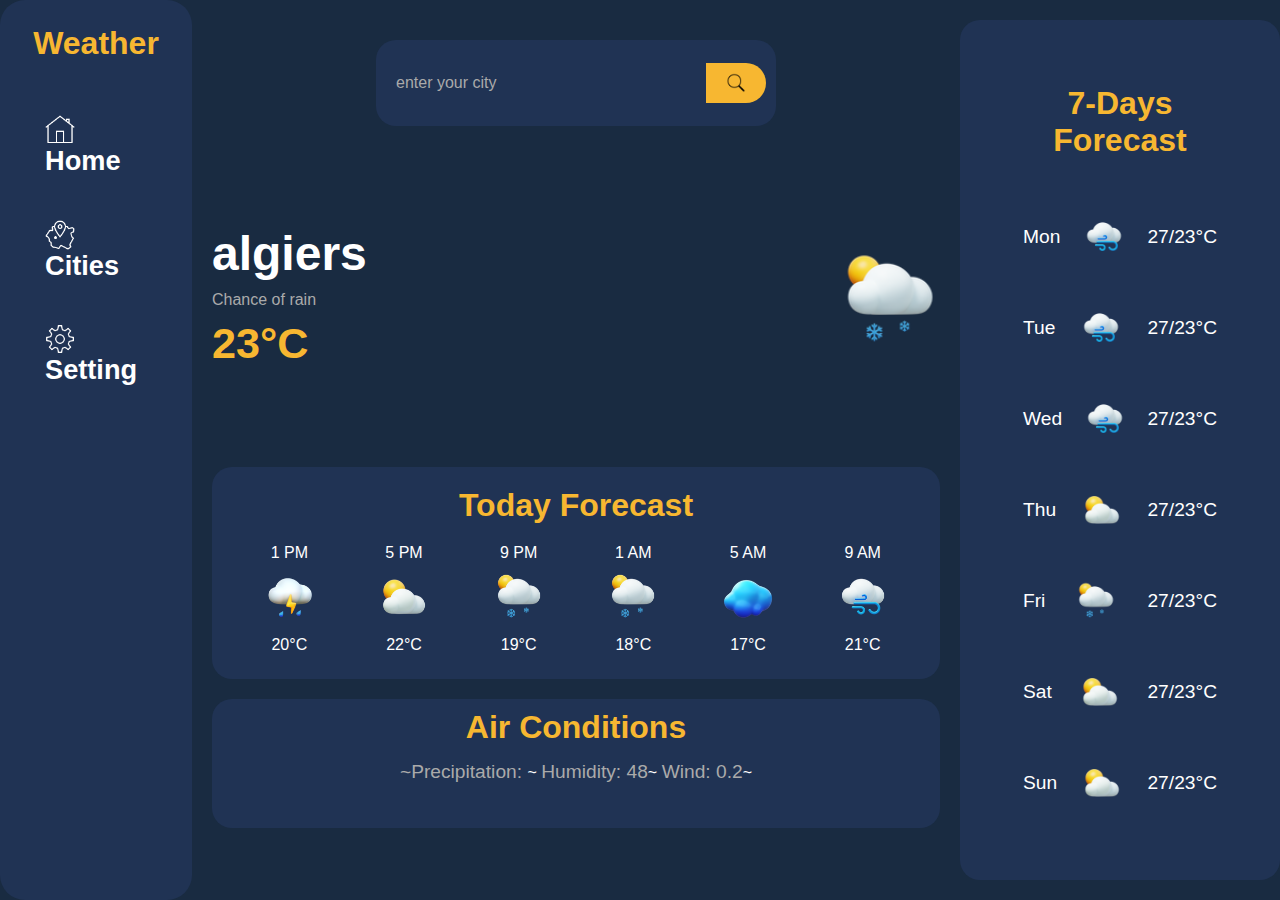
==== index.html @ 404e4871 "Initial commit" ====
<!DOCTYPE html>
<html lang="en">
<head>
    <meta charset="UTF-8">
    <meta name="viewport" content="width=device-width, initial-scale=1.0">
    <title>Weather App </title>
    <link rel="stylesheet" href="style.css">
    
</head>
<body>
    
    <div class="container">
        <!-- SIDE BAR -->
         <div class="side-bar">
            <h2> Weather </h2>
            <ul class="side">
                <li><img src="images&icons/icons8-home-50.png" alt=""><a href="home.html">Home</a></li>
                <li><img src="images&icons/icons8-country-50.png" alt=""><a href="cities.html">Cities</a></li>
                <li><img src="images&icons/icons8-setting-50.png" alt=""><a href="settings.html">Setting</a></li>
            </ul>
         </div>
         <!--MAIN-->
         <div class="main-content">
            <!-- SEARCH  BAR-->
            <div class="search-bar">
                <input id="search-city" type="text" placeholder="enter your city ">
                <button id="search-btn" >
                    <img src="images&icons/icons8-search-50.png" alt="">
                    <span class="sr-only">Search</span>
                </button>
            </div>

            <div class="error">
                <p>Invalid city name</p>
            </div>
            <div class="current-weather">
                <div>
                    <h1 class="city">algiers</h1>
                    <p>Chance of rain <p class="rain"></p></p>
                    <h2 class="temp">23°C</h2>
                </div>
                <div class="weather-icon">
                    <img src="images&icons/icons8-snowy-sunny-day-94.png" class="weather-iconn" alt="sunny">
                </div>
                
            </div>
            
            <div class="today-forecast"> 
                <h3>Today Forecast</h3>
                <div class="hourly-forecast">
                    <div class="hour">
                        <p>1 PM</p>
                        <img src="images&icons/icons8-storm-94.png" alt="">
                        <p>20°C</p> <!-- Add temperature if needed -->
                    </div>
                    <div class="hour">
                        <p>5 PM</p>
                        <img src="images&icons/icons8-partly-cloudy-day-94.png" alt="">
                        <p>22°C</p>
                    </div>
                    <div class="hour">
                        <p>9 PM</p>
                        <img src="images&icons/icons8-snowy-sunny-day-94.png" alt="">
                        <p>19°C</p>
                    </div>
                    <div class="hour">
                        <p>1 AM</p>
                        <img src="images&icons/icons8-snowy-sunny-day-94.png" alt="">
                        <p>18°C</p>
                    </div>
                    <div class="hour">
                        <p>5 AM</p>
                        <img src="images&icons/icons8-cloud-94.png" alt="">
                        <p>17°C</p>
                    </div>
                    <div class="hour">
                        <p>9 AM</p>
                        <img src="images&icons/icons8-windy-weather-94.png" alt="">
                        <p>21°C</p>
                    </div>
                </div>
            </div>
            
            <div class="air-conditions">
                <h3>Air Conditions</h3>
                <p>~Precipitation: <p class="rain"></p>~</p>
                <p>Humidity: <p class="humidity">48</p>~ </p>
                <p>Wind: <p class="wind">0.2</p>~</p>
            </div>
            
         </div><!-- Week -->
         <div class="weekly-forecast"> 
             <h3>7-Days Forecast</h3>
             <div class="day">
                 <p>Mon</p>
                 <img src="images&icons/icons8-windy-weather-94.png" alt="Sunny">
                 <p>27/23°C</p>
             </div>
             <div class="day">
                 <p>Tue</p>
                 <img src="images&icons/icons8-windy-weather-94.png" alt="Sunny">
                 <p>27/23°C</p>
             </div>
             <div class="day">
                 <p>Wed</p>
                 <img src="images&icons/icons8-windy-weather-94.png" alt="Sunny">
                 <p>27/23°C</p>
             </div>
             <div class="day">
                 <p>Thu</p>
                 <img src="images&icons/icons8-partly-cloudy-day-94.png" alt="Sunny">
                 <p>27/23°C</p>
             </div>
             <div class="day">
                 <p>Fri</p>
                 <img src="images&icons/icons8-snowy-sunny-day-94.png" alt="Sunny">
                 <p>27/23°C</p>
             </div>
             <div class="day">
                 <p>Sat</p>
                 <img src="images&icons/icons8-partly-cloudy-day-94.png" alt="Sunny">
                 <p>27/23°C</p>
             </div>
             <div class="day">
                 <p>Sun</p>
                 <img src="images&icons/icons8-partly-cloudy-day-94.png" alt="Sunny">
                 <p>27/23°C</p>
             </div>
         </div>
         
    </div>
    <script src="app.js"> </script>
</body>
</html>
---- style.css ----
*{
    margin: 0;
    padding: 0;
    box-sizing: border-box;
}
body{
    font-family: 'Arial', sans-serif;
    background: #192b41;
    color: #fff;
}
.container{
    display: flex;
    height: 100vh;
    width: 100vw;
}
.side a {
    text-decoration: none;
    color: #fff; 
    font-weight: bold;
}
.side-bar{
    width: 15%;
    background-color: #203354 ;
    padding: 25px;
    border-radius: 25px;
    border: none;
}
.side-bar h2{
    margin-bottom: 30px;
    font-size: 2rem;
    color: #f7b731;
    text-align: center;
}
.side-bar ul {
    list-style: none;
    font-size: 1.7rem;
    
}
.side-bar ul li {
    padding: 20px;
}
.side-bar ul li img {
    width: 30px; 
    height: 30px;
    margin-right: 15px; 
    vertical-align: middle;
}
.main-content{
    width: 60%;
    padding: 20px;
}
.search-bar{
    display: flex;
    align-items: center;
    background-color: #203354;
    border-radius: 25px;
    padding: 10px;
    max-width: 400px;
    margin: 20px auto;
    height: 10%;
    border-radius: 20px;
}
.search-bar input{
    flex: 1;
    background-color: transparent;
    border: none;
    color: white;
    padding: 10px;
    font-size: 1rem;
    outline: none;
    border-radius: 25px 0 0 25px;
}
.search-bar input::placeholder{
    color: #aaa;
}
#search-btn{
    background-color: #f7b731;
    border: none;
    padding: 10px 20px;
    cursor: pointer;
    border-radius: 0 25px 25px 0;
    display: flex;
    justify-content: center;
    align-items: center;
    transition: background-color 0.3s ease;
}
#search-btn:hover{
    background-color: #d89e28;
}
#search-btn img{
    width: 20px;
    height: 20px;
}
#search-btn .sr-only{
    display: none;
}

.current-weather{
    display: flex;
    justify-content: space-between;
    align-items: center;
    height: 35%;
    /*
    border-radius: 20px;
    box-shadow: 0px 4px 8px rgba(0, 0, 0, 0.2); */
    margin: 20px auto;
}
.current-weather h1{
    font-size: 3rem;
    margin-bottom: 10px;
}
.current-weather h2{
    font-size: 2.7rem;
    margin-top: 10px;
    color: #f7b731;
}
.current-weather p {
    font-size: 1rem;                  
    color: #aaa;                      
    margin-bottom: 15px;              
    display: inline;
}
.weather-icon img{
    width: 100px;
    height: auto; 
    margin-top: 10px; 
    transition: transform 0.3s;
}
.weather-icon img:hover{
    transform: scale(1.1); 
}.today-forecast {
    margin-top: 20px;                    /* Space above the forecast section */
    padding: 20px;                       /* Padding inside the forecast container */
    border-radius: 20px;                 /* Rounded corners for the container */
    background-color: #203354;           /* Background color consistent with theme */
    color: #fff;      
}

.today-forecast h3 {
    font-size: 2rem;                     /* Font size for the forecast title */
    margin-bottom: 15px;                 /* Space below the title */
    text-align: center;                  /* Center align the title */
    color: #f7b731;                      /* Accent color for the title */
}

.hourly-forecast {
    display: flex;                       /* Use flexbox for layout */
    justify-content: space-between;      /* Space between hour items */
    align-items: flex-start;             /* Align items at the start */
}

.hour {
    text-align: center;                  /* Center align content in each hour box */
    flex: 1;                             /* Make each hour box flexible */
    margin: 0 5px;                      /* Space between hour boxes */
}

.hour p {
    font-size: 1rem;                    /* Font size for the hour */
    margin: 5px 0;                      /* Space above and below the hour text */
    color: #fff;                        /* Text color for hours */
}

.hour img {
    width: 50px;                        /* Width of the weather icon */
    height: auto;                       /* Maintain aspect ratio */
    margin: 5px 0;    
    transition: transform 0.3s;                   
}
.hour img:hover{
    transform: scale(1.1); 
}
.air-conditions {
    margin-top: 20px;                     /* Space above the air conditions section */
    padding: 10px;                        /* Padding inside the air conditions container */
    border-radius: 20px;                  /* Rounded corners for the container */
    background-color: #203354;            /* Background color consistent with the theme */
    color: #fff;                          /* Text color for visibility */
    text-align: center;     
    height: 15%;              /* Center align the text */
}

.air-conditions h3 {
    font-size: 2rem;                      /* Font size for the section title */
    margin-bottom: 15px;                  /* Space below the title */
    color: #f7b731;                       /* Accent color for the title */
}

.air-conditions p {
    font-size: 1.2rem;                    /* Font size for the condition text */
    margin: 5px 0;                        /* Space above and below each condition */
    color: #aaa;                          /* Subtle color for conditions */
    display: inline;
}
.weekly-forecast { /* Corrected class name */
    width: 25%;                        /* Full width for responsiveness */
    max-width: 600px;                  /* Set maximum width for the container */
    background-color: #203354;         /* Background color consistent with the theme */
    padding: 45px;                     /* Padding inside the container */
    border-radius: 20px;               /* Rounded corners */
    margin: 20px auto;                 /* Center the forecast on the page */
}

.weekly-forecast h3 {
    font-size: 2rem;                   /* Font size for the section title */
    margin-bottom: 20px;               /* Space below the title */
    color: #f7b731;                    /* Accent color for the title */
    text-align: center;   
    padding: 20px;
}

.day {
    display: flex;                     /* Use flexbox for layout */
    justify-content: space-between;    /* Space between day and temperature */
    align-items: center;               /* Center align items vertically */
    margin-bottom: 15px;              
    padding: 18px;
}

.day p {
    font-size: 1.2rem;                 /* Font size for day and temperature */
    color: #fff;                       /* Text color for visibility */
}

.day img {
    width: 40px;                       /* Width for the weather icons */
    height: auto;                      /* Maintain aspect ratio */
}
.day img:hover{
    transform: scale(1.1);
}
.error{
    text-align: left;
    margin-left: 10px;
    font-size: 14px;
    margin-top: 10px;
    display: none;
}
.home {
    font-family: Arial, sans-serif;
    background-color: #192b41;
    color: #ffff;
    display: flex;
    align-items: center;
    justify-content: center;
    height: 100vh;
}
.welcome-container{
    text-align: center;
    max-width: 600px;
    padding: 40px;
    background-color: #203354;
    border-radius: 20px;
    box-shadow: 0px 10px 20px rgba(0, 0, 0, 0.3);
}
.welcome-title {
    font-size: 1.2rem;
    color: #aaa;
    margin-bottom: 30px;
}
.welcome-message {
    margin-top: 20px;                 /* Spacing above GitHub link */
    font-size: 1.2rem;  
    padding: 20px;              /* Font size for GitHub link */
}
.welcome-message a {
    color: #f7b731;                   /* GitHub link color */
    text-decoration: none;            /* Removes underline */
    font-weight: bold;                /* Makes the link bold */
    transition: color 0.3s ease;     /* Smooth color transition */
}
.enter-button {
    display: inline-block;
    padding: 12px 30px;
    font-size: 1.2rem;
    color: #ffff;
    background-color: #f7b731;
    border: none;
    border-radius: 8px;
    text-decoration: none;
    font-weight: bold;
    transition: background-color 0.3s ease, 
    transform 0.2s ease; ;
}
.enter-button:hover {
    background-color: #d89e28;
    transform: scale(1.1);
}
@media (max-width:760px){
    .welcome-container {
        padding: 20px;                     /* Reduces padding for smaller screens */
    }
    .welcome-title {
        font-size: 2rem;                   /* Reduces title font size for smaller screens */
    }

    .welcome-message {
        font-size: 1rem;                   /* Reduces message font size for better readability */
    }
    .enter-button {
        font-size: 1rem;                   /* Adjusts button font size for smaller devices */
    }
}
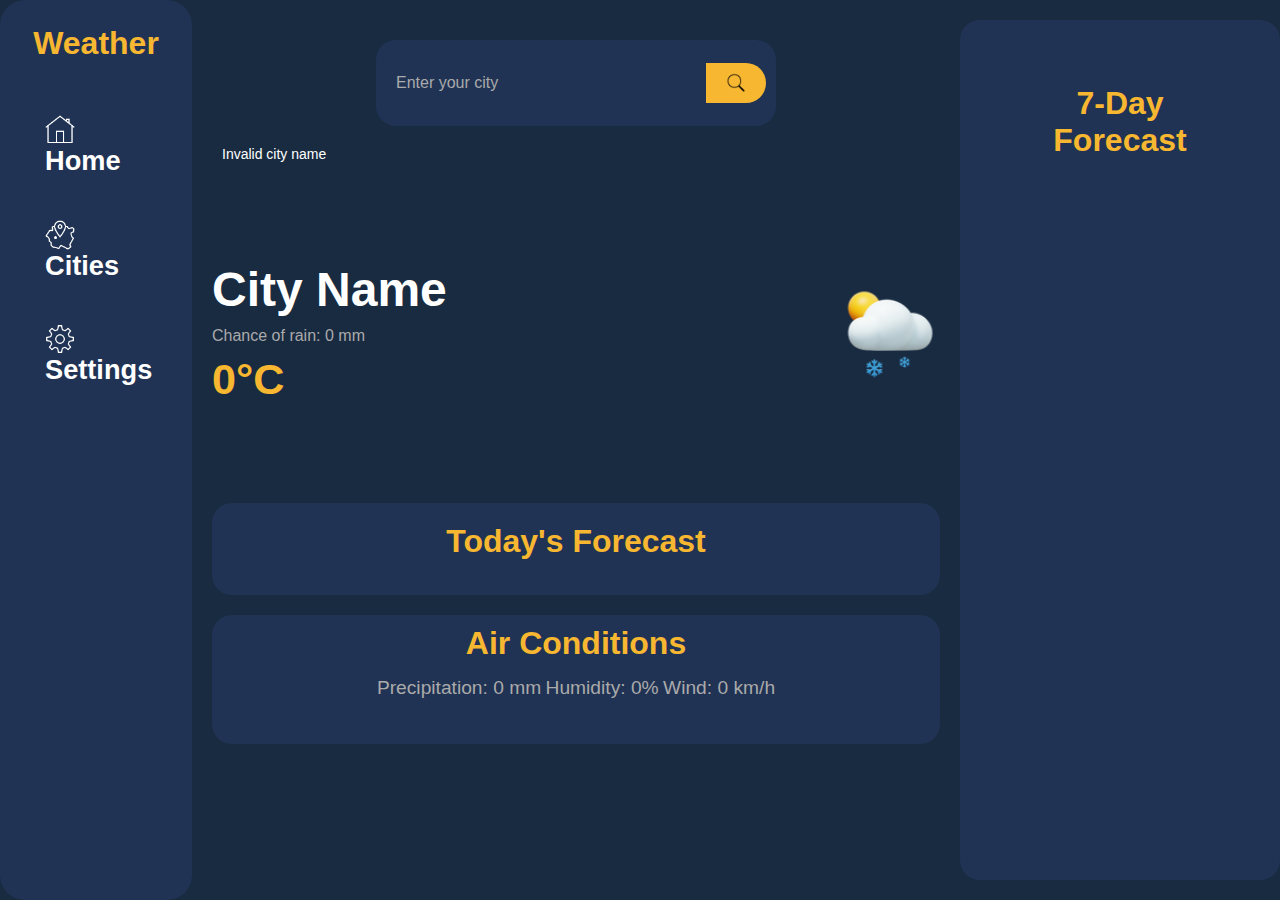
==== commit 1e218209: "Update index.html" ====
--- a/index.html
+++ b/index.html
@@ -3,132 +3,77 @@
 <head>
     <meta charset="UTF-8">
     <meta name="viewport" content="width=device-width, initial-scale=1.0">
-    <title>Weather App </title>
+    <title>Weather App</title>
     <link rel="stylesheet" href="style.css">
-    
 </head>
 <body>
-    
     <div class="container">
         <!-- SIDE BAR -->
-         <div class="side-bar">
-            <h2> Weather </h2>
-            <ul class="side">
-                <li><img src="images&icons/icons8-home-50.png" alt=""><a href="home.html">Home</a></li>
-                <li><img src="images&icons/icons8-country-50.png" alt=""><a href="cities.html">Cities</a></li>
-                <li><img src="images&icons/icons8-setting-50.png" alt=""><a href="settings.html">Setting</a></li>
-            </ul>
-         </div>
-         <!--MAIN-->
-         <div class="main-content">
-            <!-- SEARCH  BAR-->
-            <div class="search-bar">
-                <input id="search-city" type="text" placeholder="enter your city ">
-                <button id="search-btn" >
-                    <img src="images&icons/icons8-search-50.png" alt="">
+        <aside class="side-bar">
+            <h2>Weather</h2>
+            <nav>
+                <ul class="side">
+                    <li><img src="images&icons/icons8-home-50.png" alt="Home Icon"><a href="home.html">Home</a></li>
+                    <li><img src="images&icons/icons8-country-50.png" alt="Cities Icon"><a href="cities.html">Cities</a></li>
+                    <li><img src="images&icons/icons8-setting-50.png" alt="Settings Icon"><a href="settings.html">Settings</a></li>
+                </ul>
+            </nav>
+        </aside>
+
+        <!-- MAIN CONTENT -->
+        <main class="main-content">
+            <!-- SEARCH BAR -->
+            <section class="search-bar">
+                <input id="search-city" type="text" placeholder="Enter your city" aria-label="Search for a city">
+                <button id="search-btn">
+                    <img src="images&icons/icons8-search-50.png" alt="Search Icon">
                     <span class="sr-only">Search</span>
                 </button>
+            </section>
+
+            <!-- ERROR MESSAGE -->
+            <div class="error" role="alert" style="display: none;">
+                <p>Invalid city name</p>
             </div>
 
-            <div class="error">
-                <p>Invalid city name</p>
-            </div>
-            <div class="current-weather">
+            <!-- CURRENT WEATHER -->
+            <section class="current-weather">
                 <div>
-                    <h1 class="city">algiers</h1>
-                    <p>Chance of rain <p class="rain"></p></p>
-                    <h2 class="temp">23°C</h2>
+                    <h1 class="city">City Name</h1>
+                    <p>Chance of rain: <span class="rain">0 mm</span></p>
+                    <h2 class="temp">0°C</h2>
                 </div>
                 <div class="weather-icon">
-                    <img src="images&icons/icons8-snowy-sunny-day-94.png" class="weather-iconn" alt="sunny">
+                    <img src="images&icons/icons8-snowy-sunny-day-94.png" class="weather-iconn" alt="Weather Icon">
                 </div>
-                
+            </section>
+
+            <!-- TODAY'S FORECAST -->
+            <section class="today-forecast">
+                <h3>Today's Forecast</h3>
+                <div class="hourly-forecast">
+                    <!-- Hourly forecast will be dynamically inserted here -->
+                </div>
+            </section>
+
+            <!-- AIR CONDITIONS -->
+            <section class="air-conditions">
+                <h3>Air Conditions</h3>
+                <p>Precipitation: <span class="rain">0 mm</span></p>
+                <p>Humidity: <span class="humidity">0%</span></p>
+                <p>Wind: <span class="wind">0 km/h</span></p>
+            </section>
+        </main>
+
+        <!-- WEEKLY FORECAST -->
+        <section class="weekly-forecast">
+            <h3>7-Day Forecast</h3>
+            <div class="days">
+                <!-- Weekly forecast will be dynamically inserted here -->
             </div>
-            
-            <div class="today-forecast"> 
-                <h3>Today Forecast</h3>
-                <div class="hourly-forecast">
-                    <div class="hour">
-                        <p>1 PM</p>
-                        <img src="images&icons/icons8-storm-94.png" alt="">
-                        <p>20°C</p> <!-- Add temperature if needed -->
-                    </div>
-                    <div class="hour">
-                        <p>5 PM</p>
-                        <img src="images&icons/icons8-partly-cloudy-day-94.png" alt="">
-                        <p>22°C</p>
-                    </div>
-                    <div class="hour">
-                        <p>9 PM</p>
-                        <img src="images&icons/icons8-snowy-sunny-day-94.png" alt="">
-                        <p>19°C</p>
-                    </div>
-                    <div class="hour">
-                        <p>1 AM</p>
-                        <img src="images&icons/icons8-snowy-sunny-day-94.png" alt="">
-                        <p>18°C</p>
-                    </div>
-                    <div class="hour">
-                        <p>5 AM</p>
-                        <img src="images&icons/icons8-cloud-94.png" alt="">
-                        <p>17°C</p>
-                    </div>
-                    <div class="hour">
-                        <p>9 AM</p>
-                        <img src="images&icons/icons8-windy-weather-94.png" alt="">
-                        <p>21°C</p>
-                    </div>
-                </div>
-            </div>
-            
-            <div class="air-conditions">
-                <h3>Air Conditions</h3>
-                <p>~Precipitation: <p class="rain"></p>~</p>
-                <p>Humidity: <p class="humidity">48</p>~ </p>
-                <p>Wind: <p class="wind">0.2</p>~</p>
-            </div>
-            
-         </div><!-- Week -->
-         <div class="weekly-forecast"> 
-             <h3>7-Days Forecast</h3>
-             <div class="day">
-                 <p>Mon</p>
-                 <img src="images&icons/icons8-windy-weather-94.png" alt="Sunny">
-                 <p>27/23°C</p>
-             </div>
-             <div class="day">
-                 <p>Tue</p>
-                 <img src="images&icons/icons8-windy-weather-94.png" alt="Sunny">
-                 <p>27/23°C</p>
-             </div>
-             <div class="day">
-                 <p>Wed</p>
-                 <img src="images&icons/icons8-windy-weather-94.png" alt="Sunny">
-                 <p>27/23°C</p>
-             </div>
-             <div class="day">
-                 <p>Thu</p>
-                 <img src="images&icons/icons8-partly-cloudy-day-94.png" alt="Sunny">
-                 <p>27/23°C</p>
-             </div>
-             <div class="day">
-                 <p>Fri</p>
-                 <img src="images&icons/icons8-snowy-sunny-day-94.png" alt="Sunny">
-                 <p>27/23°C</p>
-             </div>
-             <div class="day">
-                 <p>Sat</p>
-                 <img src="images&icons/icons8-partly-cloudy-day-94.png" alt="Sunny">
-                 <p>27/23°C</p>
-             </div>
-             <div class="day">
-                 <p>Sun</p>
-                 <img src="images&icons/icons8-partly-cloudy-day-94.png" alt="Sunny">
-                 <p>27/23°C</p>
-             </div>
-         </div>
-         
+        </section>
     </div>
-    <script src="app.js"> </script>
+
+    <script src="app.js"></script>
 </body>
-</html>+</html>
